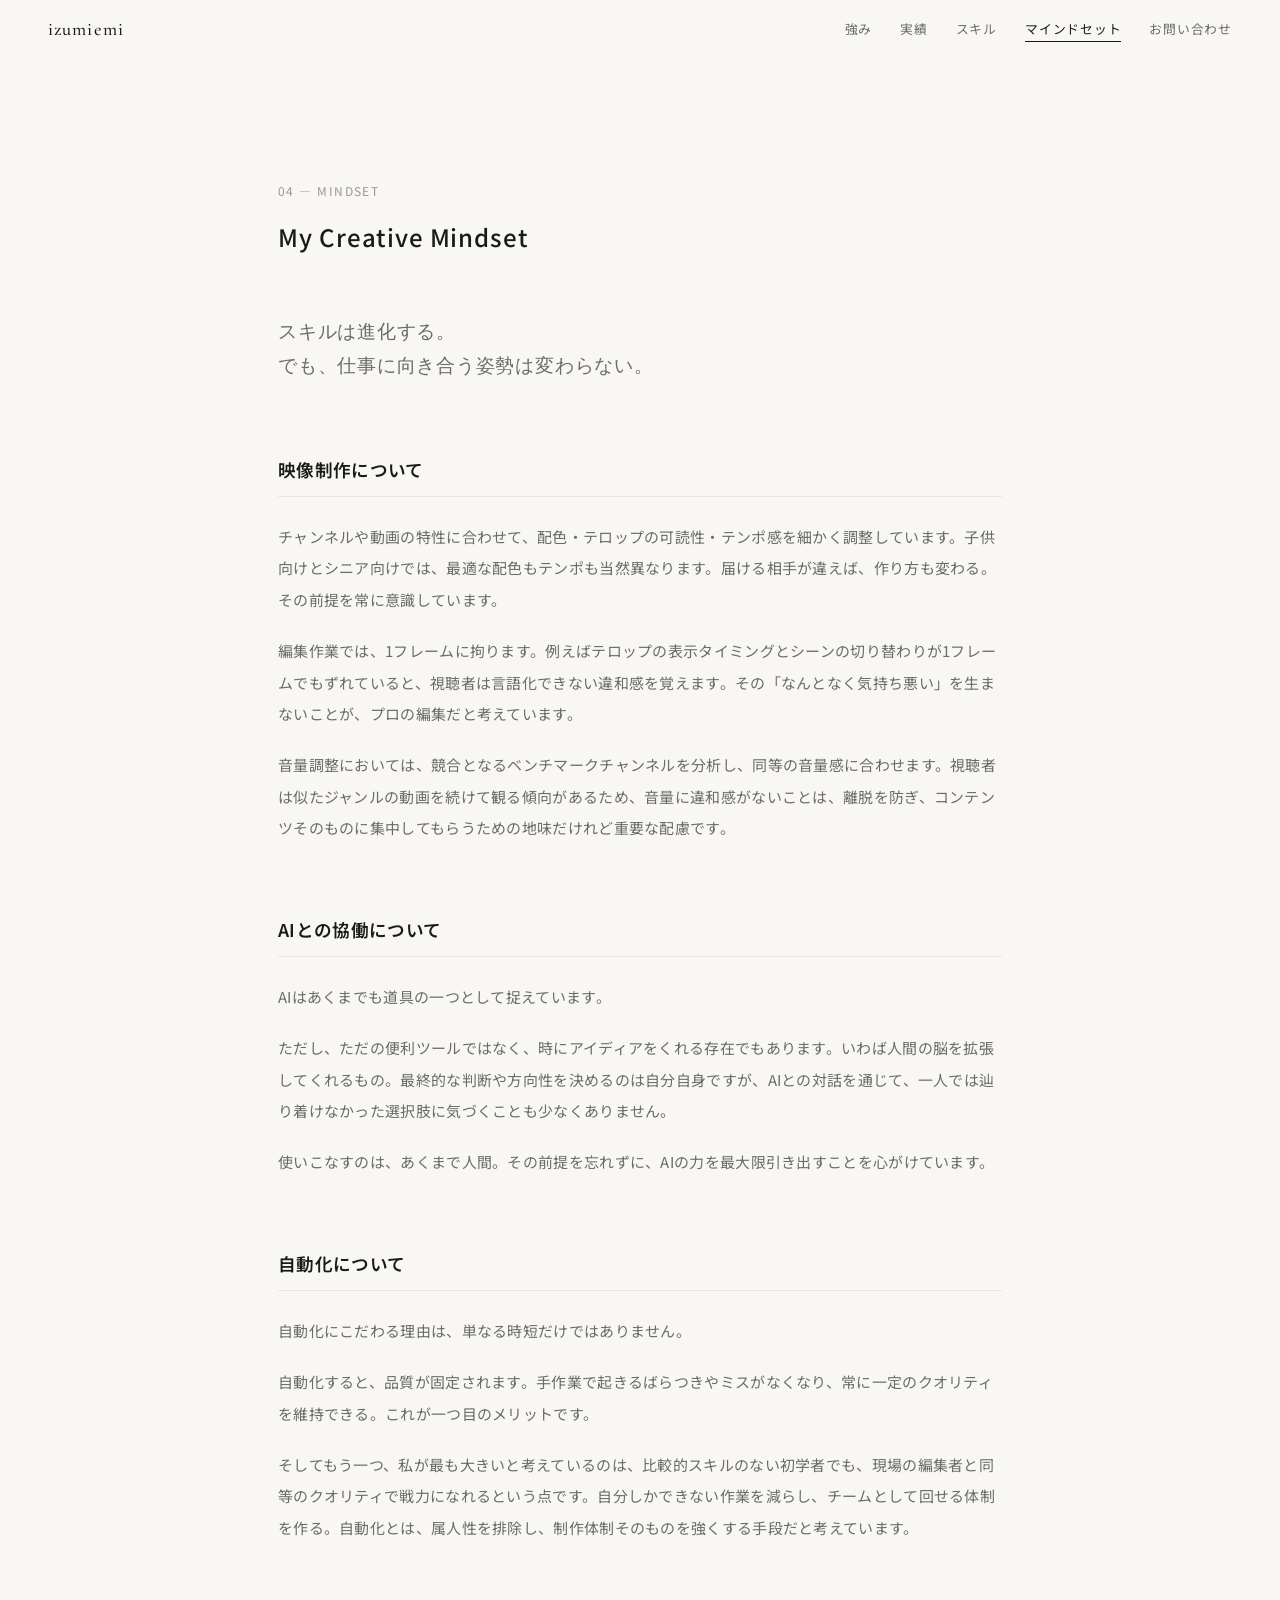
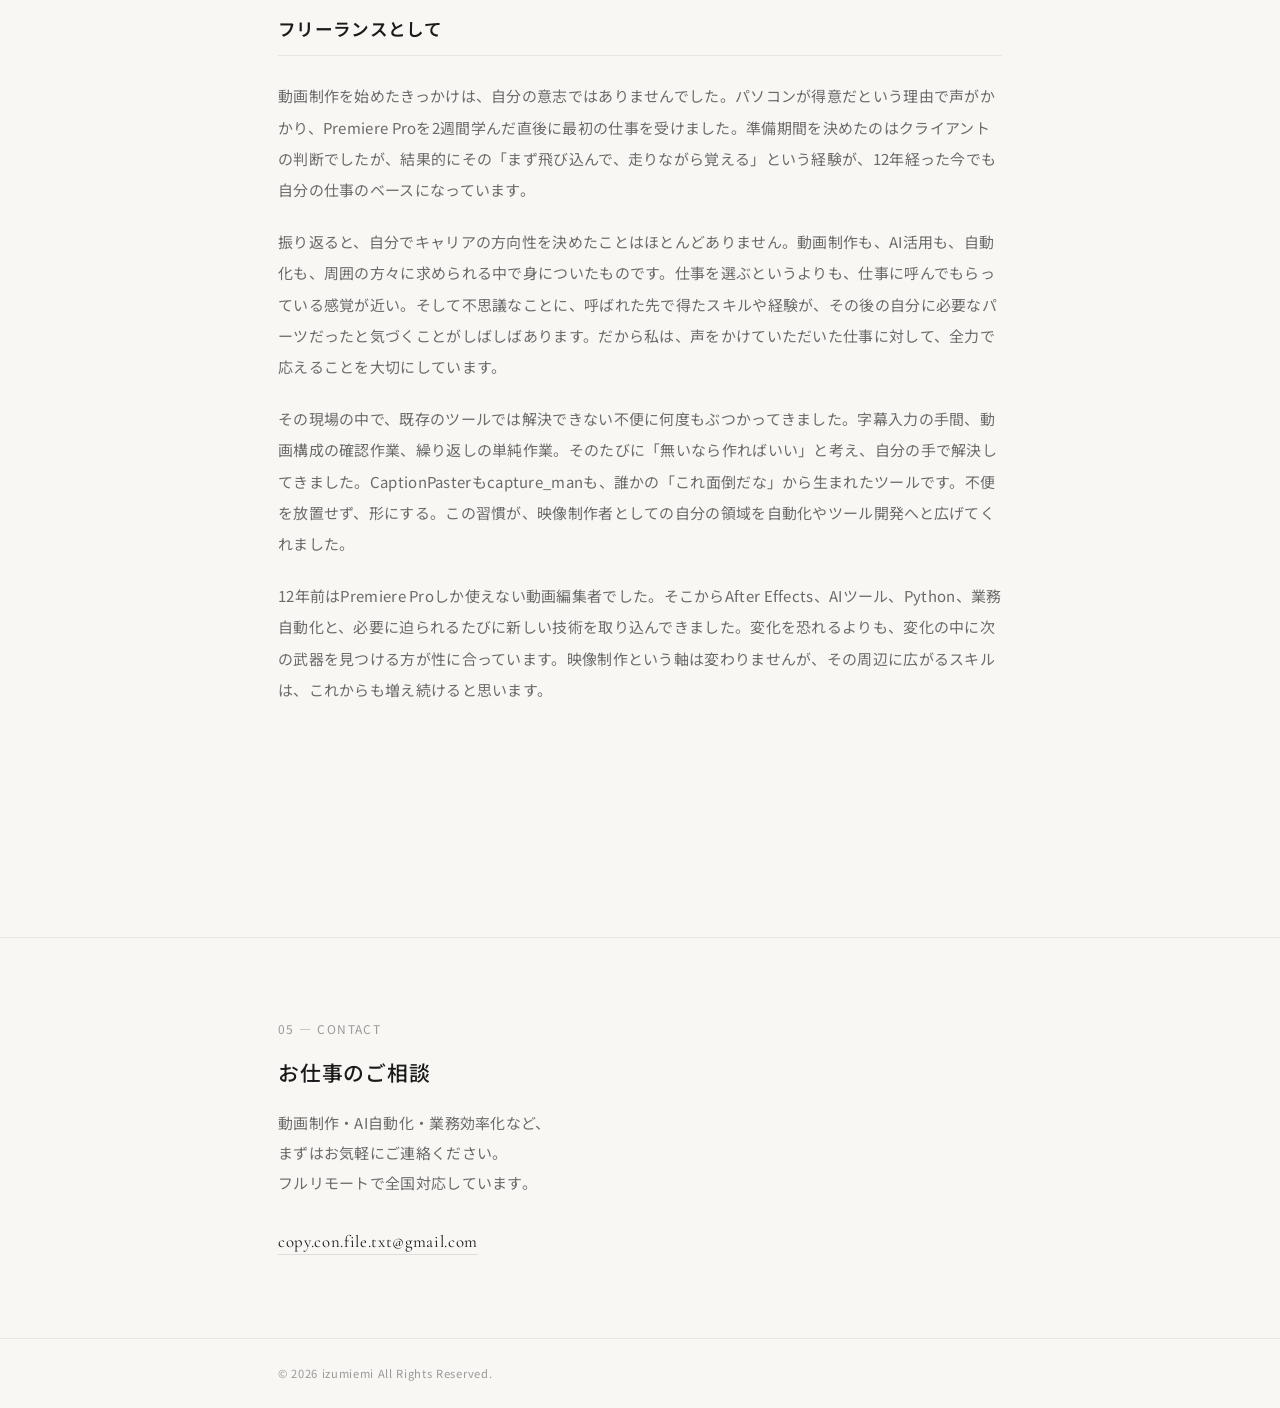
==== mindset.html @ 1159e4ce "Add files via upload" ====
<!DOCTYPE html>
<html lang="ja">
<head>
  <meta charset="UTF-8">
  <meta name="viewport" content="width=device-width, initial-scale=1.0">
  <title>マインドセット | izumiemi</title>
  <meta name="description" content="izumiemiの仕事への向き合い方。映像制作、AI協働、自動化、フリーランスとしての姿勢について。">
  <link rel="preconnect" href="https://fonts.googleapis.com">
  <link rel="preconnect" href="https://fonts.gstatic.com" crossorigin>
  <link href="https://fonts.googleapis.com/css2?family=Cormorant+Garamond:ital,wght@0,400;0,500;1,400&family=Noto+Sans+JP:wght@300;400;500;600&display=swap" rel="stylesheet">
  <link rel="stylesheet" href="style.css">
</head>
<body>

  <!-- Navigation -->
  <nav class="nav">
    <a href="index.html" class="nav__logo">izumiemi</a>
    <ul class="nav__links">
      <li><a href="works.html">強み</a></li>
      <li><a href="works.html#works">実績</a></li>
      <li><a href="skills.html">スキル</a></li>
      <li><a href="mindset.html" class="active">マインドセット</a></li>
      <li><a href="#contact">お問い合わせ</a></li>
    </ul>
    <div class="nav__hamburger" aria-label="メニューを開く">
      <span></span>
      <span></span>
      <span></span>
    </div>
    <div class="nav__overlay">
      <a href="index.html">ホーム</a>
      <a href="works.html">強み</a>
      <a href="works.html#works">実績</a>
      <a href="skills.html">スキル</a>
      <a href="mindset.html" class="active">マインドセット</a>
      <a href="#contact">お問い合わせ</a>
    </div>
  </nav>

  <div class="page-wrapper">

    <section>
      <div class="container">
        <p class="section-label fade-in">04 — Mindset</p>
        <h2 class="section-title fade-in">My Creative Mindset</h2>
        <p class="mindset-intro fade-in">スキルは進化する。<br>でも、仕事に向き合う姿勢は変わらない。</p>

        <!-- 映像制作について -->
        <div class="mindset-block fade-in">
          <h3 class="mindset-block__title">映像制作について</h3>
          <div class="mindset-block__body">
            <p>チャンネルや動画の特性に合わせて、配色・テロップの可読性・テンポ感を細かく調整しています。子供向けとシニア向けでは、最適な配色もテンポも当然異なります。届ける相手が違えば、作り方も変わる。その前提を常に意識しています。</p>
            <p>編集作業では、1フレームに拘ります。例えばテロップの表示タイミングとシーンの切り替わりが1フレームでもずれていると、視聴者は言語化できない違和感を覚えます。その「なんとなく気持ち悪い」を生まないことが、プロの編集だと考えています。</p>
            <p>音量調整においては、競合となるベンチマークチャンネルを分析し、同等の音量感に合わせます。視聴者は似たジャンルの動画を続けて観る傾向があるため、音量に違和感がないことは、離脱を防ぎ、コンテンツそのものに集中してもらうための地味だけれど重要な配慮です。</p>
          </div>
        </div>

        <!-- AIとの協働について -->
        <div class="mindset-block fade-in">
          <h3 class="mindset-block__title">AIとの協働について</h3>
          <div class="mindset-block__body">
            <p>AIはあくまでも道具の一つとして捉えています。</p>
            <p>ただし、ただの便利ツールではなく、時にアイディアをくれる存在でもあります。いわば人間の脳を拡張してくれるもの。最終的な判断や方向性を決めるのは自分自身ですが、AIとの対話を通じて、一人では辿り着けなかった選択肢に気づくことも少なくありません。</p>
            <p>使いこなすのは、あくまで人間。その前提を忘れずに、AIの力を最大限引き出すことを心がけています。</p>
          </div>
        </div>

        <!-- 自動化について -->
        <div class="mindset-block fade-in">
          <h3 class="mindset-block__title">自動化について</h3>
          <div class="mindset-block__body">
            <p>自動化にこだわる理由は、単なる時短だけではありません。</p>
            <p>自動化すると、品質が固定されます。手作業で起きるばらつきやミスがなくなり、常に一定のクオリティを維持できる。これが一つ目のメリットです。</p>
            <p>そしてもう一つ、私が最も大きいと考えているのは、比較的スキルのない初学者でも、現場の編集者と同等のクオリティで戦力になれるという点です。自分しかできない作業を減らし、チームとして回せる体制を作る。自動化とは、属人性を排除し、制作体制そのものを強くする手段だと考えています。</p>
          </div>
        </div>

        <!-- フリーランスとして -->
        <div class="mindset-block fade-in">
          <h3 class="mindset-block__title">フリーランスとして</h3>
          <div class="mindset-block__body">
            <p>動画制作を始めたきっかけは、自分の意志ではありませんでした。パソコンが得意だという理由で声がかかり、Premiere Proを2週間学んだ直後に最初の仕事を受けました。準備期間を決めたのはクライアントの判断でしたが、結果的にその「まず飛び込んで、走りながら覚える」という経験が、12年経った今でも自分の仕事のベースになっています。</p>
            <p>振り返ると、自分でキャリアの方向性を決めたことはほとんどありません。動画制作も、AI活用も、自動化も、周囲の方々に求められる中で身についたものです。仕事を選ぶというよりも、仕事に呼んでもらっている感覚が近い。そして不思議なことに、呼ばれた先で得たスキルや経験が、その後の自分に必要なパーツだったと気づくことがしばしばあります。だから私は、声をかけていただいた仕事に対して、全力で応えることを大切にしています。</p>
            <p>その現場の中で、既存のツールでは解決できない不便に何度もぶつかってきました。字幕入力の手間、動画構成の確認作業、繰り返しの単純作業。そのたびに「無いなら作ればいい」と考え、自分の手で解決してきました。CaptionPasterもcapture_manも、誰かの「これ面倒だな」から生まれたツールです。不便を放置せず、形にする。この習慣が、映像制作者としての自分の領域を自動化やツール開発へと広げてくれました。</p>
            <p>12年前はPremiere Proしか使えない動画編集者でした。そこからAfter Effects、AIツール、Python、業務自動化と、必要に迫られるたびに新しい技術を取り込んできました。変化を恐れるよりも、変化の中に次の武器を見つける方が性に合っています。映像制作という軸は変わりませんが、その周辺に広がるスキルは、これからも増え続けると思います。</p>
          </div>
        </div>

      </div>
    </section>

    <!-- Contact Footer -->
    <footer class="contact-footer" id="contact">
      <div class="container">
        <p class="contact-footer__label fade-in">05 — Contact</p>
        <h2 class="contact-footer__title fade-in">お仕事のご相談</h2>
        <p class="contact-footer__desc fade-in">
          動画制作・AI自動化・業務効率化など、<br>
          まずはお気軽にご連絡ください。<br>
          フルリモートで全国対応しています。
        </p>
        <a href="mailto:copy.con.file.txt@gmail.com" class="contact-footer__email fade-in">copy.con.file.txt@gmail.com</a>
      </div>
    </footer>

    <div class="site-footer">
      <div class="container">
        <p class="site-footer__copy">© 2026 izumiemi All Rights Reserved.</p>
      </div>
    </div>

  </div>

  <script src="main.js"></script>
</body>
</html>
---- style.css ----
/* ============================================
   izumiemi portfolio — Editorial Minimal
   ============================================ */

/* --- Reset & Base --- */
*,
*::before,
*::after {
  margin: 0;
  padding: 0;
  box-sizing: border-box;
}

:root {
  --bg: #f8f7f4;
  --bg-alt: #f0eeea;
  --text: #1a1a1a;
  --text-muted: #6b6b6b;
  --text-light: #999;
  --accent: #2a2a2a;
  --border: #ddd;
  --border-light: #e8e6e2;
  --tag-bg: #eae8e4;
  --tag-text: #444;
  --white: #fff;
  --font-body: "Noto Sans JP", "Hiragino Kaku Gothic ProN", sans-serif;
  --font-display: "Cormorant Garamond", "Shippori Mincho", serif;
  --max-width: 820px;
  --max-width-wide: 1000px;
  --nav-height: 60px;
  --section-gap: 120px;
}

html {
  font-size: 16px;
  scroll-behavior: smooth;
  -webkit-font-smoothing: antialiased;
  -moz-osx-font-smoothing: grayscale;
}

body {
  font-family: var(--font-body);
  background: var(--bg);
  color: var(--text);
  line-height: 1.9;
  font-weight: 400;
  font-size: 0.935rem;
  letter-spacing: 0.02em;
}

a {
  color: inherit;
  text-decoration: none;
}

img {
  max-width: 100%;
  display: block;
}

/* --- Typography --- */
h1 {
  font-family: var(--font-display);
  font-size: clamp(2rem, 5vw, 3.2rem);
  font-weight: 400;
  line-height: 1.3;
  letter-spacing: -0.01em;
}

h2 {
  font-size: 1.5rem;
  font-weight: 500;
  letter-spacing: 0.04em;
  line-height: 1.5;
}

h3 {
  font-size: 1.1rem;
  font-weight: 600;
  line-height: 1.6;
  letter-spacing: 0.02em;
}

/* --- Navigation --- */
.nav {
  position: fixed;
  top: 0;
  left: 0;
  right: 0;
  height: var(--nav-height);
  display: flex;
  align-items: center;
  justify-content: space-between;
  padding: 0 clamp(24px, 4vw, 48px);
  background: rgba(248, 247, 244, 0.92);
  backdrop-filter: blur(12px);
  -webkit-backdrop-filter: blur(12px);
  z-index: 100;
  border-bottom: 1px solid transparent;
  transition: border-color 0.3s;
}

.nav.scrolled {
  border-bottom-color: var(--border-light);
}

.nav__logo {
  font-family: var(--font-display);
  font-size: 1.15rem;
  font-weight: 500;
  letter-spacing: 0.06em;
}

.nav__links {
  display: flex;
  gap: 28px;
  list-style: none;
  font-size: 0.8rem;
  letter-spacing: 0.06em;
}

.nav__links a {
  position: relative;
  color: var(--text-muted);
  transition: color 0.25s;
  padding-bottom: 2px;
}

.nav__links a::after {
  content: "";
  position: absolute;
  bottom: -2px;
  left: 0;
  width: 0;
  height: 1px;
  background: var(--text);
  transition: width 0.3s ease;
}

.nav__links a:hover,
.nav__links a.active {
  color: var(--text);
}

.nav__links a:hover::after,
.nav__links a.active::after {
  width: 100%;
}

/* Mobile hamburger */
.nav__hamburger {
  display: none;
  flex-direction: column;
  gap: 5px;
  cursor: pointer;
  padding: 4px;
  z-index: 110;
}

.nav__hamburger span {
  display: block;
  width: 22px;
  height: 1.5px;
  background: var(--text);
  transition: transform 0.3s, opacity 0.3s;
}

.nav__hamburger.open span:nth-child(1) {
  transform: translateY(6.5px) rotate(45deg);
}

.nav__hamburger.open span:nth-child(2) {
  opacity: 0;
}

.nav__hamburger.open span:nth-child(3) {
  transform: translateY(-6.5px) rotate(-45deg);
}

/* Mobile menu overlay */
.nav__overlay {
  display: none;
}

/* --- Layout --- */
.page-wrapper {
  padding-top: var(--nav-height);
}

.container {
  max-width: var(--max-width);
  margin: 0 auto;
  padding: 0 clamp(24px, 4vw, 48px);
}

.container--wide {
  max-width: var(--max-width-wide);
}

section {
  padding: var(--section-gap) 0;
}

/* --- Section Label --- */
.section-label {
  font-size: 0.75rem;
  letter-spacing: 0.12em;
  color: var(--text-light);
  text-transform: uppercase;
  margin-bottom: 16px;
}

.section-title {
  margin-bottom: 60px;
}

/* --- Fade-in animation --- */
.fade-in {
  opacity: 0;
  transform: translateY(24px);
  transition: opacity 0.7s ease, transform 0.7s ease;
}

.fade-in.visible {
  opacity: 1;
  transform: translateY(0);
}

/* ============================================
   HOME — Hero
   ============================================ */
.hero {
  min-height: calc(100vh - var(--nav-height));
  display: flex;
  flex-direction: column;
  justify-content: center;
  padding: 80px 0 60px;
}

.hero__subtitle {
  font-family: var(--font-display);
  font-size: 0.85rem;
  letter-spacing: 0.14em;
  color: var(--text-light);
  margin-bottom: 20px;
}

.hero__title {
  font-family: var(--font-body);
  font-size: clamp(1.6rem, 4vw, 2.4rem);
  font-weight: 600;
  line-height: 1.5;
  margin-bottom: 32px;
  letter-spacing: 0.04em;
}

.hero__title em {
  font-style: normal;
  position: relative;
}

.hero__title em::after {
  content: "";
  position: absolute;
  bottom: 2px;
  left: 0;
  right: 0;
  height: 2px;
  background: var(--text);
  opacity: 0.25;
}

.hero__desc {
  color: var(--text-muted);
  line-height: 2;
  margin-bottom: 40px;
  max-width: 520px;
}

.hero__actions {
  display: flex;
  gap: 16px;
  flex-wrap: wrap;
  margin-bottom: 80px;
}

.btn {
  display: inline-flex;
  align-items: center;
  gap: 8px;
  padding: 12px 28px;
  font-size: 0.85rem;
  font-family: var(--font-body);
  letter-spacing: 0.06em;
  border-radius: 2px;
  transition: all 0.25s;
  cursor: pointer;
  border: none;
}

.btn--primary {
  background: var(--text);
  color: var(--bg);
}

.btn--primary:hover {
  background: #333;
}

.btn--secondary {
  background: transparent;
  color: var(--text);
  border: 1px solid var(--border);
}

.btn--secondary:hover {
  border-color: var(--text);
}

/* Numbers */
.numbers {
  display: grid;
  grid-template-columns: repeat(4, 1fr);
  gap: 32px;
  padding-top: 48px;
  border-top: 1px solid var(--border-light);
}

.numbers__item {
  text-align: left;
}

.numbers__value {
  font-family: var(--font-display);
  font-size: clamp(2rem, 4vw, 2.8rem);
  font-weight: 400;
  line-height: 1.2;
  letter-spacing: -0.02em;
  display: block;
}

.numbers__label {
  font-size: 0.75rem;
  color: var(--text-light);
  letter-spacing: 0.04em;
  margin-top: 6px;
  display: block;
}

/* ============================================
   WORKS PAGE — Strengths & Works
   ============================================ */

/* Strengths */
.strengths-grid {
  display: grid;
  gap: 40px;
}

.strength-card {
  padding: 36px 0;
  border-bottom: 1px solid var(--border-light);
}

.strength-card:first-child {
  border-top: 1px solid var(--border-light);
}

.strength-card__header {
  display: flex;
  align-items: baseline;
  justify-content: space-between;
  margin-bottom: 16px;
  flex-wrap: wrap;
  gap: 12px;
}

.strength-card__number {
  font-family: var(--font-display);
  font-size: 0.8rem;
  letter-spacing: 0.1em;
  color: var(--text-light);
}

.strength-card__badge {
  font-size: 0.65rem;
  letter-spacing: 0.12em;
  text-transform: uppercase;
  color: var(--text-light);
  border: 1px solid var(--border);
  padding: 3px 10px;
  border-radius: 2px;
}

.strength-card__title {
  font-size: 1.15rem;
  font-weight: 600;
  margin-bottom: 14px;
}

.strength-card__desc {
  color: var(--text-muted);
  line-height: 2;
}

/* Works */
.works-list {
  display: grid;
  gap: 48px;
}

.work-item {
  padding: 36px 0;
  border-bottom: 1px solid var(--border-light);
}

.work-item:first-child {
  border-top: 1px solid var(--border-light);
}

.work-item__number {
  font-family: var(--font-display);
  font-size: 0.85rem;
  letter-spacing: 0.1em;
  color: var(--text-light);
  margin-bottom: 14px;
}

.work-item__title {
  font-size: 1.15rem;
  font-weight: 600;
  margin-bottom: 14px;
}

.work-item__desc {
  color: var(--text-muted);
  line-height: 2;
  margin-bottom: 20px;
}

.tags {
  display: flex;
  gap: 8px;
  flex-wrap: wrap;
}

.tag {
  font-size: 0.72rem;
  letter-spacing: 0.06em;
  padding: 4px 12px;
  background: var(--tag-bg);
  color: var(--tag-text);
  border-radius: 2px;
}

/* ============================================
   SKILLS PAGE
   ============================================ */
.skills-section + .skills-section {
  margin-top: 64px;
}

.skills-section__header {
  display: flex;
  align-items: baseline;
  gap: 12px;
  margin-bottom: 24px;
  padding-bottom: 12px;
  border-bottom: 1px solid var(--border-light);
}

.skills-section__title {
  font-size: 1rem;
  font-weight: 600;
}

.skills-section__sub {
  font-size: 0.75rem;
  color: var(--text-light);
  letter-spacing: 0.08em;
}

.skills-grid {
  display: flex;
  flex-wrap: wrap;
  gap: 10px;
}

.skill-tag {
  font-size: 0.82rem;
  padding: 8px 16px;
  background: var(--white);
  border: 1px solid var(--border-light);
  border-radius: 2px;
  color: var(--text);
  letter-spacing: 0.02em;
  transition: border-color 0.25s, background 0.25s;
}

.skill-tag:hover {
  border-color: var(--text-light);
  background: var(--bg-alt);
}

.skills-note {
  margin-top: 48px;
  padding: 28px;
  background: var(--white);
  border: 1px solid var(--border-light);
  border-radius: 2px;
  font-size: 0.85rem;
  color: var(--text-muted);
  line-height: 1.9;
}

.skills-note strong {
  color: var(--text);
  font-weight: 600;
}

/* ============================================
   MINDSET PAGE
   ============================================ */
.mindset-intro {
  font-family: var(--font-display);
  font-size: 1.2rem;
  color: var(--text-muted);
  letter-spacing: 0.04em;
  line-height: 1.8;
  margin-bottom: 72px;
  max-width: 560px;
}

.mindset-block {
  margin-bottom: 72px;
}

.mindset-block__title {
  font-size: 1.1rem;
  font-weight: 600;
  margin-bottom: 24px;
  padding-bottom: 12px;
  border-bottom: 1px solid var(--border-light);
}

.mindset-block__body p {
  color: var(--text-muted);
  line-height: 2.1;
  margin-bottom: 20px;
}

.mindset-block__body p:last-child {
  margin-bottom: 0;
}

/* ============================================
   CONTACT FOOTER
   ============================================ */
.contact-footer {
  padding: 80px 0;
  border-top: 1px solid var(--border-light);
  margin-top: 40px;
}

.contact-footer__label {
  font-size: 0.75rem;
  letter-spacing: 0.12em;
  color: var(--text-light);
  text-transform: uppercase;
  margin-bottom: 16px;
}

.contact-footer__title {
  font-size: 1.3rem;
  font-weight: 500;
  margin-bottom: 20px;
}

.contact-footer__desc {
  color: var(--text-muted);
  line-height: 2;
  margin-bottom: 28px;
  max-width: 440px;
}

.contact-footer__email {
  font-family: var(--font-display);
  font-size: 1.05rem;
  letter-spacing: 0.04em;
  border-bottom: 1px solid var(--border);
  padding-bottom: 2px;
  transition: border-color 0.25s;
}

.contact-footer__email:hover {
  border-color: var(--text);
}

/* Site footer */
.site-footer {
  padding: 24px 0;
  border-top: 1px solid var(--border-light);
}

.site-footer__copy {
  font-size: 0.7rem;
  color: var(--text-light);
  letter-spacing: 0.06em;
}

/* ============================================
   RESPONSIVE
   ============================================ */
@media (max-width: 768px) {
  :root {
    --section-gap: 80px;
  }

  .nav__links {
    display: none;
  }

  .nav__hamburger {
    display: flex;
  }

  .nav__overlay {
    display: flex;
    position: fixed;
    top: 0;
    left: 0;
    right: 0;
    bottom: 0;
    background: var(--bg);
    flex-direction: column;
    align-items: center;
    justify-content: center;
    gap: 32px;
    z-index: 105;
    opacity: 0;
    pointer-events: none;
    transition: opacity 0.3s;
  }

  .nav__overlay.open {
    opacity: 1;
    pointer-events: all;
  }

  .nav__overlay a {
    font-size: 1.1rem;
    letter-spacing: 0.08em;
    color: var(--text-muted);
    transition: color 0.2s;
  }

  .nav__overlay a:hover,
  .nav__overlay a.active {
    color: var(--text);
  }

  .numbers {
    grid-template-columns: repeat(2, 1fr);
    gap: 24px;
  }

  .hero {
    min-height: auto;
    padding: 60px 0 40px;
  }

  .hero__actions {
    margin-bottom: 60px;
  }

  .strength-card__header {
    flex-direction: column;
    gap: 6px;
  }
}

@media (max-width: 480px) {
  html {
    font-size: 15px;
  }

  .hero__title {
    font-size: 1.4rem;
  }

  .btn {
    width: 100%;
    justify-content: center;
  }
}
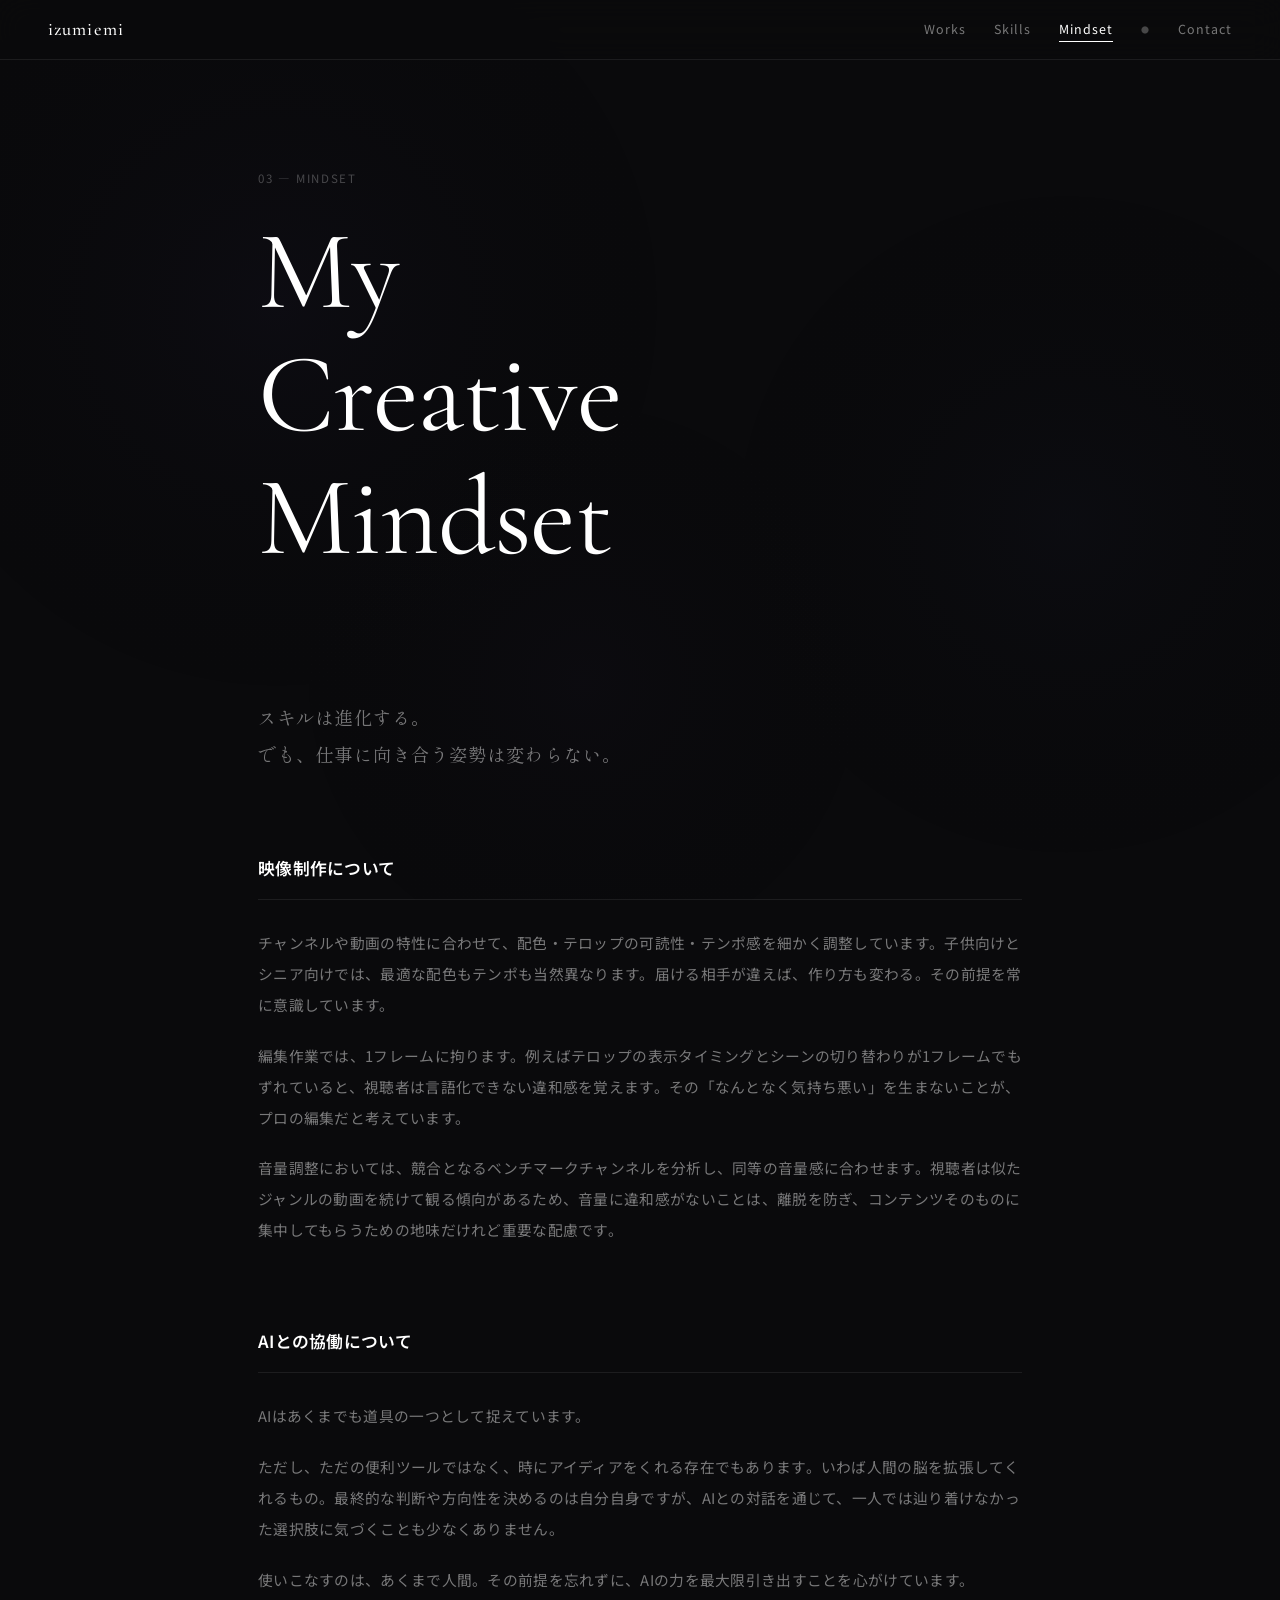
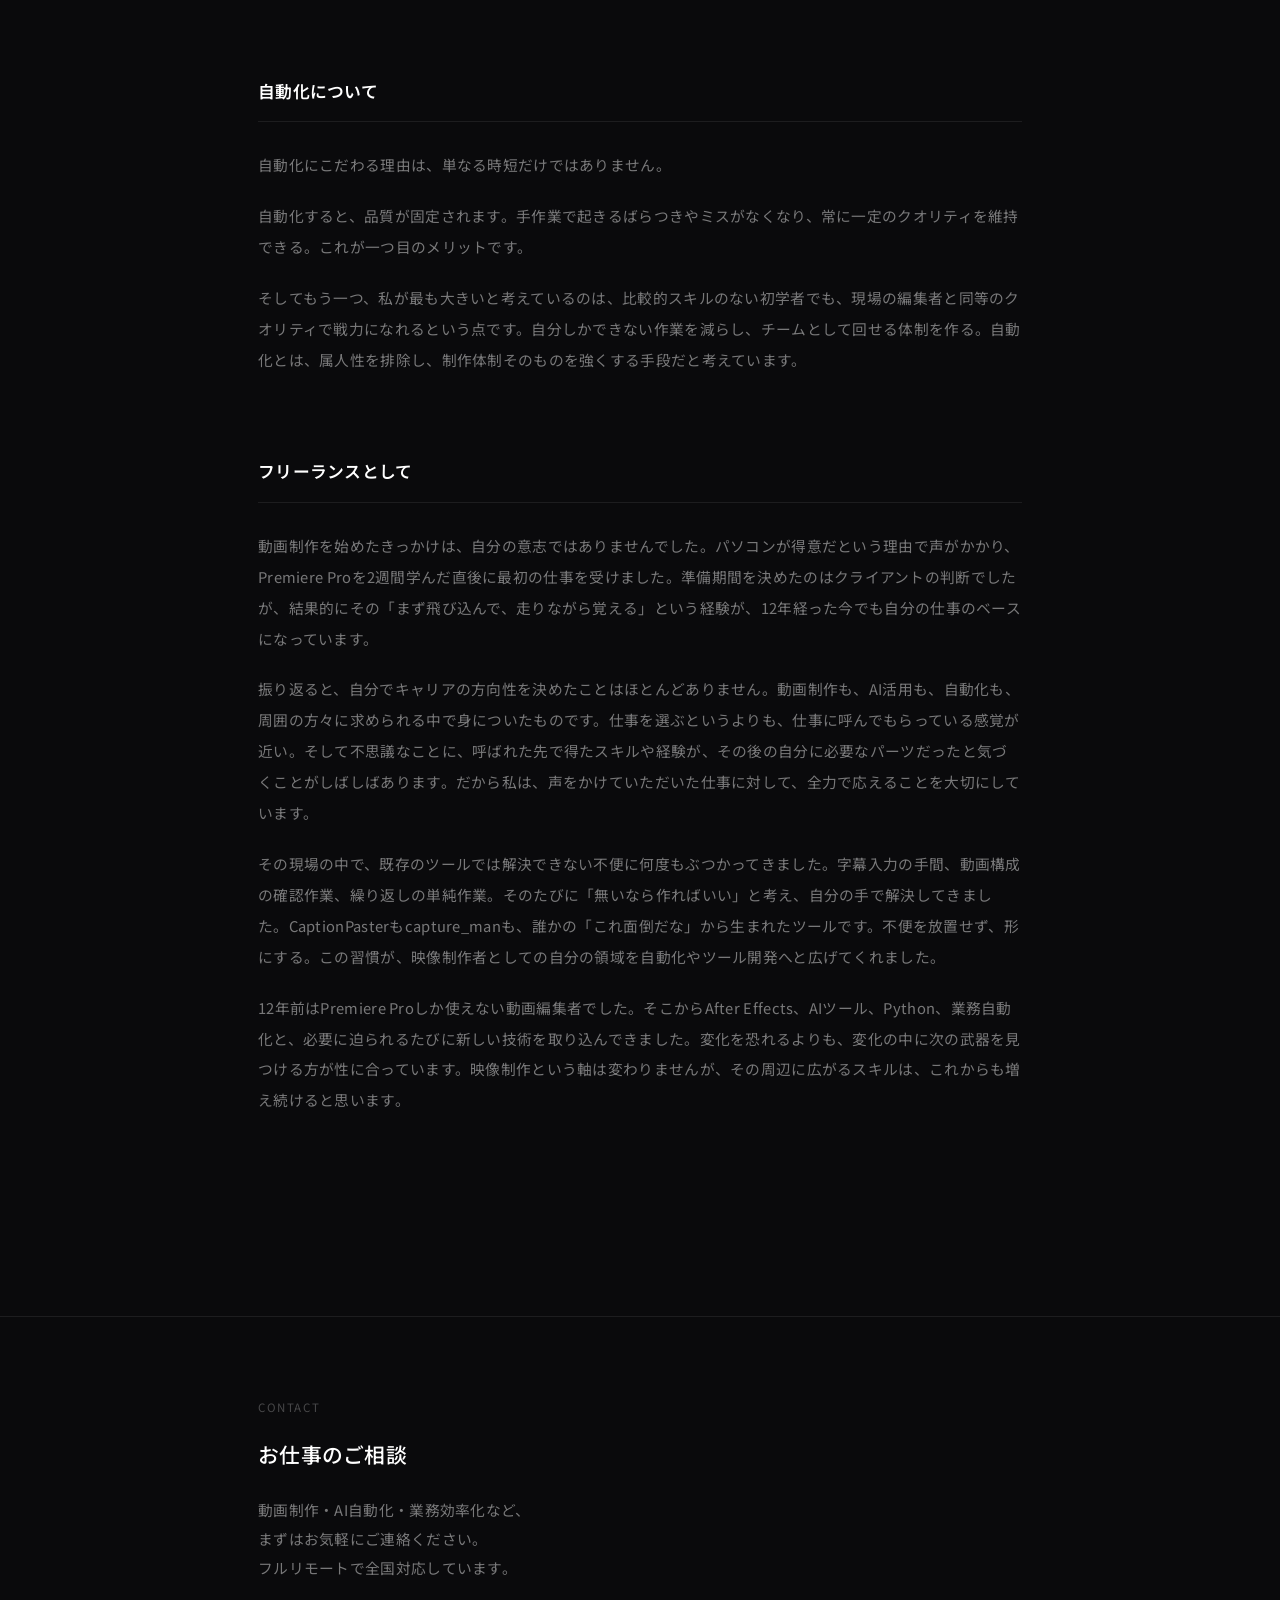
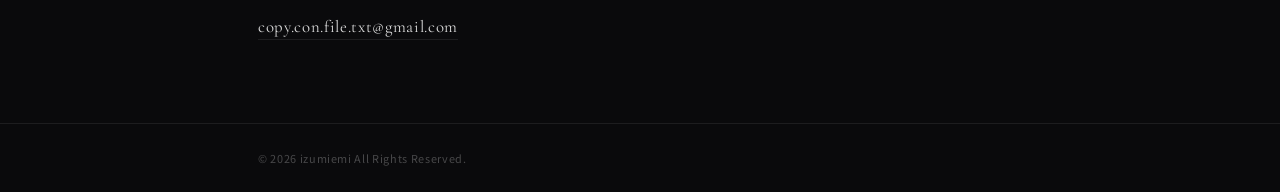
==== commit 6368de63: "Add files via upload" ====
--- a/mindset.html
+++ b/mindset.html
@@ -3,46 +3,47 @@
 <head>
   <meta charset="UTF-8">
   <meta name="viewport" content="width=device-width, initial-scale=1.0">
-  <title>マインドセット | izumiemi</title>
+  <title>Mindset | izumiemi</title>
   <meta name="description" content="izumiemiの仕事への向き合い方。映像制作、AI協働、自動化、フリーランスとしての姿勢について。">
-  <link rel="preconnect" href="https://fonts.googleapis.com">
-  <link rel="preconnect" href="https://fonts.gstatic.com" crossorigin>
-  <link href="https://fonts.googleapis.com/css2?family=Cormorant+Garamond:ital,wght@0,400;0,500;1,400&family=Noto+Sans+JP:wght@300;400;500;600&display=swap" rel="stylesheet">
   <link rel="stylesheet" href="style.css">
 </head>
 <body>
 
-  <!-- Navigation -->
+  <canvas id="bg-canvas-inner" class="bg-canvas-inner"></canvas>
+
   <nav class="nav">
     <a href="index.html" class="nav__logo">izumiemi</a>
     <ul class="nav__links">
-      <li><a href="works.html">強み</a></li>
-      <li><a href="works.html#works">実績</a></li>
-      <li><a href="skills.html">スキル</a></li>
-      <li><a href="mindset.html" class="active">マインドセット</a></li>
-      <li><a href="#contact">お問い合わせ</a></li>
+      <li><a href="works.html">Works</a></li>
+      <li><a href="skills.html">Skills</a></li>
+      <li><a href="mindset.html" class="active">Mindset</a></li>
+      <li class="nav-dot">●</li>
+      <li><a href="mailto:copy.con.file.txt@gmail.com">Contact</a></li>
     </ul>
     <div class="nav__hamburger" aria-label="メニューを開く">
-      <span></span>
-      <span></span>
-      <span></span>
+      <span></span><span></span><span></span>
     </div>
     <div class="nav__overlay">
-      <a href="index.html">ホーム</a>
-      <a href="works.html">強み</a>
-      <a href="works.html#works">実績</a>
-      <a href="skills.html">スキル</a>
-      <a href="mindset.html" class="active">マインドセット</a>
-      <a href="#contact">お問い合わせ</a>
+      <a href="index.html">Home</a>
+      <a href="works.html">Works</a>
+      <a href="skills.html">Skills</a>
+      <a href="mindset.html" class="active">Mindset</a>
+      <a href="mailto:copy.con.file.txt@gmail.com">Contact</a>
     </div>
   </nav>
 
   <div class="page-wrapper">
 
-    <section>
+    <!-- Large hero like yukikojima.com mindset page -->
+    <div class="page-hero" style="padding-bottom: 40px;">
       <div class="container">
-        <p class="section-label fade-in">04 — Mindset</p>
-        <h2 class="section-title fade-in">My Creative Mindset</h2>
+        <p class="page-hero__label fade-in">03 — Mindset</p>
+        <h1 class="page-hero__title fade-in" style="font-size: clamp(3rem, 9vw, 7rem); line-height: 1.1;">My<br>Creative<br>Mindset</h1>
+      </div>
+    </div>
+
+    <section class="section">
+      <div class="container">
         <p class="mindset-intro fade-in">スキルは進化する。<br>でも、仕事に向き合う姿勢は変わらない。</p>
 
         <!-- 映像制作について -->
@@ -89,26 +90,19 @@
       </div>
     </section>
 
-    <!-- Contact Footer -->
     <footer class="contact-footer" id="contact">
       <div class="container">
-        <p class="contact-footer__label fade-in">05 — Contact</p>
+        <p class="contact-footer__label fade-in">Contact</p>
         <h2 class="contact-footer__title fade-in">お仕事のご相談</h2>
-        <p class="contact-footer__desc fade-in">
-          動画制作・AI自動化・業務効率化など、<br>
-          まずはお気軽にご連絡ください。<br>
-          フルリモートで全国対応しています。
-        </p>
+        <p class="contact-footer__desc fade-in">動画制作・AI自動化・業務効率化など、<br>まずはお気軽にご連絡ください。<br>フルリモートで全国対応しています。</p>
         <a href="mailto:copy.con.file.txt@gmail.com" class="contact-footer__email fade-in">copy.con.file.txt@gmail.com</a>
       </div>
     </footer>
-
     <div class="site-footer">
       <div class="container">
         <p class="site-footer__copy">© 2026 izumiemi All Rights Reserved.</p>
       </div>
     </div>
-
   </div>
 
   <script src="main.js"></script>
--- a/style.css
+++ b/style.css
@@ -1,34 +1,27 @@
 /* ============================================
-   izumiemi portfolio — Editorial Minimal
-   ============================================ */
-
-/* --- Reset & Base --- */
-*,
-*::before,
-*::after {
-  margin: 0;
-  padding: 0;
-  box-sizing: border-box;
-}
+   izumiemi portfolio — Dark Editorial
+   ============================================ */
+
+@import url('https://fonts.googleapis.com/css2?family=Cormorant+Garamond:ital,wght@0,300;0,400;0,500;1,400&family=Noto+Sans+JP:wght@300;400;500;600&family=Shippori+Mincho:wght@400;500;600&display=swap');
+
+*, *::before, *::after { margin: 0; padding: 0; box-sizing: border-box; }
 
 :root {
-  --bg: #f8f7f4;
-  --bg-alt: #f0eeea;
-  --text: #1a1a1a;
-  --text-muted: #6b6b6b;
-  --text-light: #999;
-  --accent: #2a2a2a;
-  --border: #ddd;
-  --border-light: #e8e6e2;
-  --tag-bg: #eae8e4;
-  --tag-text: #444;
-  --white: #fff;
-  --font-body: "Noto Sans JP", "Hiragino Kaku Gothic ProN", sans-serif;
-  --font-display: "Cormorant Garamond", "Shippori Mincho", serif;
-  --max-width: 820px;
-  --max-width-wide: 1000px;
+  --bg: #0a0a0c;
+  --bg-card: rgba(255,255,255,0.03);
+  --bg-card-hover: rgba(255,255,255,0.06);
+  --text: rgba(255,255,255,0.85);
+  --text-muted: rgba(255,255,255,0.45);
+  --text-dim: rgba(255,255,255,0.25);
+  --text-white: #fff;
+  --border: rgba(255,255,255,0.08);
+  --border-hover: rgba(255,255,255,0.15);
+  --accent: rgba(160,140,220,0.4);
+  --font-display: "Cormorant Garamond", serif;
+  --font-mincho: "Shippori Mincho", serif;
+  --font-body: "Noto Sans JP", sans-serif;
+  --max-width: 860px;
   --nav-height: 60px;
-  --section-gap: 120px;
 }
 
 html {
@@ -44,64 +37,29 @@
   color: var(--text);
   line-height: 1.9;
   font-weight: 400;
-  font-size: 0.935rem;
+  font-size: 0.92rem;
   letter-spacing: 0.02em;
 }
 
-a {
-  color: inherit;
-  text-decoration: none;
-}
-
-img {
-  max-width: 100%;
-  display: block;
-}
-
-/* --- Typography --- */
-h1 {
-  font-family: var(--font-display);
-  font-size: clamp(2rem, 5vw, 3.2rem);
-  font-weight: 400;
-  line-height: 1.3;
-  letter-spacing: -0.01em;
-}
-
-h2 {
-  font-size: 1.5rem;
-  font-weight: 500;
-  letter-spacing: 0.04em;
-  line-height: 1.5;
-}
-
-h3 {
-  font-size: 1.1rem;
-  font-weight: 600;
-  line-height: 1.6;
-  letter-spacing: 0.02em;
-}
-
-/* --- Navigation --- */
+a { color: inherit; text-decoration: none; }
+img { max-width: 100%; display: block; }
+
+/* --- Navigation (shared across inner pages) --- */
 .nav {
   position: fixed;
   top: 0;
+  right: 0;
   left: 0;
-  right: 0;
   height: var(--nav-height);
   display: flex;
   align-items: center;
   justify-content: space-between;
   padding: 0 clamp(24px, 4vw, 48px);
-  background: rgba(248, 247, 244, 0.92);
-  backdrop-filter: blur(12px);
-  -webkit-backdrop-filter: blur(12px);
   z-index: 100;
-  border-bottom: 1px solid transparent;
-  transition: border-color 0.3s;
-}
-
-.nav.scrolled {
-  border-bottom-color: var(--border-light);
+  background: rgba(10,10,12,0.7);
+  backdrop-filter: blur(16px);
+  -webkit-backdrop-filter: blur(16px);
+  border-bottom: 1px solid var(--border);
 }
 
 .nav__logo {
@@ -109,20 +67,21 @@
   font-size: 1.15rem;
   font-weight: 500;
   letter-spacing: 0.06em;
+  color: var(--text-white);
 }
 
 .nav__links {
   display: flex;
   gap: 28px;
   list-style: none;
-  font-size: 0.8rem;
-  letter-spacing: 0.06em;
+  font-size: 0.78rem;
+  letter-spacing: 0.08em;
 }
 
 .nav__links a {
+  color: var(--text-muted);
+  transition: color 0.25s;
   position: relative;
-  color: var(--text-muted);
-  transition: color 0.25s;
   padding-bottom: 2px;
 }
 
@@ -133,13 +92,13 @@
   left: 0;
   width: 0;
   height: 1px;
-  background: var(--text);
+  background: var(--text-white);
   transition: width 0.3s ease;
 }
 
 .nav__links a:hover,
 .nav__links a.active {
-  color: var(--text);
+  color: var(--text-white);
 }
 
 .nav__links a:hover::after,
@@ -147,7 +106,15 @@
   width: 100%;
 }
 
-/* Mobile hamburger */
+/* Dot separator for active page */
+.nav__links .nav-dot {
+  color: var(--text-dim);
+  font-size: 0.5rem;
+  display: flex;
+  align-items: center;
+}
+
+/* Hamburger */
 .nav__hamburger {
   display: none;
   flex-direction: column;
@@ -161,63 +128,86 @@
   display: block;
   width: 22px;
   height: 1.5px;
-  background: var(--text);
+  background: var(--text-white);
   transition: transform 0.3s, opacity 0.3s;
 }
 
-.nav__hamburger.open span:nth-child(1) {
-  transform: translateY(6.5px) rotate(45deg);
-}
-
-.nav__hamburger.open span:nth-child(2) {
-  opacity: 0;
-}
-
-.nav__hamburger.open span:nth-child(3) {
-  transform: translateY(-6.5px) rotate(-45deg);
-}
-
-/* Mobile menu overlay */
+.nav__hamburger.open span:nth-child(1) { transform: translateY(6.5px) rotate(45deg); }
+.nav__hamburger.open span:nth-child(2) { opacity: 0; }
+.nav__hamburger.open span:nth-child(3) { transform: translateY(-6.5px) rotate(-45deg); }
+
 .nav__overlay {
   display: none;
 }
 
-/* --- Layout --- */
+/* --- Page wrapper --- */
 .page-wrapper {
   padding-top: var(--nav-height);
-}
-
+  min-height: 100vh;
+}
+
+/* --- Container --- */
 .container {
   max-width: var(--max-width);
   margin: 0 auto;
   padding: 0 clamp(24px, 4vw, 48px);
 }
 
-.container--wide {
-  max-width: var(--max-width-wide);
-}
-
-section {
-  padding: var(--section-gap) 0;
-}
-
-/* --- Section Label --- */
+/* --- Page Hero --- */
+.page-hero {
+  padding: clamp(80px, 12vh, 140px) 0 clamp(60px, 8vh, 100px);
+}
+
+.page-hero__label {
+  font-size: 0.72rem;
+  letter-spacing: 0.14em;
+  color: var(--text-dim);
+  text-transform: uppercase;
+  margin-bottom: 20px;
+}
+
+.page-hero__title {
+  font-family: var(--font-display);
+  font-size: clamp(2.4rem, 6vw, 4.5rem);
+  font-weight: 400;
+  color: var(--text-white);
+  line-height: 1.15;
+  letter-spacing: -0.01em;
+}
+
+/* --- Section --- */
+.section {
+  padding: 80px 0;
+}
+
 .section-label {
-  font-size: 0.75rem;
-  letter-spacing: 0.12em;
-  color: var(--text-light);
+  font-size: 0.72rem;
+  letter-spacing: 0.14em;
+  color: var(--text-dim);
   text-transform: uppercase;
   margin-bottom: 16px;
 }
 
 .section-title {
-  margin-bottom: 60px;
-}
-
-/* --- Fade-in animation --- */
+  font-size: 1.4rem;
+  font-weight: 500;
+  color: var(--text-white);
+  margin-bottom: 56px;
+  letter-spacing: 0.04em;
+}
+
+/* --- Divider --- */
+.divider {
+  border: none;
+  height: 1px;
+  background: var(--border);
+  margin: 0;
+}
+
+/* --- Fade animations --- */
 .fade-in {
   opacity: 0;
-  transform: translateY(24px);
+  transform: translateY(20px);
   transition: opacity 0.7s ease, transform 0.7s ease;
 }
 
@@ -227,143 +217,15 @@
 }
 
 /* ============================================
-   HOME — Hero
-   ============================================ */
-.hero {
-  min-height: calc(100vh - var(--nav-height));
-  display: flex;
-  flex-direction: column;
-  justify-content: center;
-  padding: 80px 0 60px;
-}
-
-.hero__subtitle {
-  font-family: var(--font-display);
-  font-size: 0.85rem;
-  letter-spacing: 0.14em;
-  color: var(--text-light);
-  margin-bottom: 20px;
-}
-
-.hero__title {
-  font-family: var(--font-body);
-  font-size: clamp(1.6rem, 4vw, 2.4rem);
-  font-weight: 600;
-  line-height: 1.5;
-  margin-bottom: 32px;
-  letter-spacing: 0.04em;
-}
-
-.hero__title em {
-  font-style: normal;
-  position: relative;
-}
-
-.hero__title em::after {
-  content: "";
-  position: absolute;
-  bottom: 2px;
-  left: 0;
-  right: 0;
-  height: 2px;
-  background: var(--text);
-  opacity: 0.25;
-}
-
-.hero__desc {
-  color: var(--text-muted);
-  line-height: 2;
-  margin-bottom: 40px;
-  max-width: 520px;
-}
-
-.hero__actions {
-  display: flex;
-  gap: 16px;
-  flex-wrap: wrap;
-  margin-bottom: 80px;
-}
-
-.btn {
-  display: inline-flex;
-  align-items: center;
-  gap: 8px;
-  padding: 12px 28px;
-  font-size: 0.85rem;
-  font-family: var(--font-body);
-  letter-spacing: 0.06em;
-  border-radius: 2px;
-  transition: all 0.25s;
-  cursor: pointer;
-  border: none;
-}
-
-.btn--primary {
-  background: var(--text);
-  color: var(--bg);
-}
-
-.btn--primary:hover {
-  background: #333;
-}
-
-.btn--secondary {
-  background: transparent;
-  color: var(--text);
-  border: 1px solid var(--border);
-}
-
-.btn--secondary:hover {
-  border-color: var(--text);
-}
-
-/* Numbers */
-.numbers {
-  display: grid;
-  grid-template-columns: repeat(4, 1fr);
-  gap: 32px;
-  padding-top: 48px;
-  border-top: 1px solid var(--border-light);
-}
-
-.numbers__item {
-  text-align: left;
-}
-
-.numbers__value {
-  font-family: var(--font-display);
-  font-size: clamp(2rem, 4vw, 2.8rem);
-  font-weight: 400;
-  line-height: 1.2;
-  letter-spacing: -0.02em;
-  display: block;
-}
-
-.numbers__label {
-  font-size: 0.75rem;
-  color: var(--text-light);
-  letter-spacing: 0.04em;
-  margin-top: 6px;
-  display: block;
-}
-
-/* ============================================
-   WORKS PAGE — Strengths & Works
-   ============================================ */
-
-/* Strengths */
-.strengths-grid {
-  display: grid;
-  gap: 40px;
-}
-
+   STRENGTHS
+   ============================================ */
 .strength-card {
-  padding: 36px 0;
-  border-bottom: 1px solid var(--border-light);
+  padding: 40px 0;
+  border-bottom: 1px solid var(--border);
 }
 
 .strength-card:first-child {
-  border-top: 1px solid var(--border-light);
+  border-top: 1px solid var(--border);
 }
 
 .strength-card__header {
@@ -379,22 +241,23 @@
   font-family: var(--font-display);
   font-size: 0.8rem;
   letter-spacing: 0.1em;
-  color: var(--text-light);
+  color: var(--text-dim);
 }
 
 .strength-card__badge {
-  font-size: 0.65rem;
-  letter-spacing: 0.12em;
+  font-size: 0.6rem;
+  letter-spacing: 0.14em;
   text-transform: uppercase;
-  color: var(--text-light);
+  color: var(--text-dim);
   border: 1px solid var(--border);
   padding: 3px 10px;
   border-radius: 2px;
 }
 
 .strength-card__title {
-  font-size: 1.15rem;
+  font-size: 1.1rem;
   font-weight: 600;
+  color: var(--text-white);
   margin-bottom: 14px;
 }
 
@@ -403,32 +266,30 @@
   line-height: 2;
 }
 
-/* Works */
-.works-list {
-  display: grid;
-  gap: 48px;
-}
-
+/* ============================================
+   WORKS
+   ============================================ */
 .work-item {
-  padding: 36px 0;
-  border-bottom: 1px solid var(--border-light);
+  padding: 40px 0;
+  border-bottom: 1px solid var(--border);
 }
 
 .work-item:first-child {
-  border-top: 1px solid var(--border-light);
+  border-top: 1px solid var(--border);
 }
 
 .work-item__number {
   font-family: var(--font-display);
   font-size: 0.85rem;
   letter-spacing: 0.1em;
-  color: var(--text-light);
-  margin-bottom: 14px;
+  color: var(--text-dim);
+  margin-bottom: 12px;
 }
 
 .work-item__title {
-  font-size: 1.15rem;
+  font-size: 1.1rem;
   font-weight: 600;
+  color: var(--text-white);
   margin-bottom: 14px;
 }
 
@@ -445,16 +306,17 @@
 }
 
 .tag {
-  font-size: 0.72rem;
+  font-size: 0.7rem;
   letter-spacing: 0.06em;
-  padding: 4px 12px;
-  background: var(--tag-bg);
-  color: var(--tag-text);
+  padding: 5px 14px;
+  background: var(--bg-card);
+  color: var(--text-muted);
+  border: 1px solid var(--border);
   border-radius: 2px;
 }
 
 /* ============================================
-   SKILLS PAGE
+   SKILLS
    ============================================ */
 .skills-section + .skills-section {
   margin-top: 64px;
@@ -466,17 +328,18 @@
   gap: 12px;
   margin-bottom: 24px;
   padding-bottom: 12px;
-  border-bottom: 1px solid var(--border-light);
+  border-bottom: 1px solid var(--border);
 }
 
 .skills-section__title {
   font-size: 1rem;
   font-weight: 600;
+  color: var(--text-white);
 }
 
 .skills-section__sub {
-  font-size: 0.75rem;
-  color: var(--text-light);
+  font-size: 0.72rem;
+  color: var(--text-dim);
   letter-spacing: 0.08em;
 }
 
@@ -488,9 +351,9 @@
 
 .skill-tag {
   font-size: 0.82rem;
-  padding: 8px 16px;
-  background: var(--white);
-  border: 1px solid var(--border-light);
+  padding: 9px 18px;
+  background: var(--bg-card);
+  border: 1px solid var(--border);
   border-radius: 2px;
   color: var(--text);
   letter-spacing: 0.02em;
@@ -498,15 +361,15 @@
 }
 
 .skill-tag:hover {
-  border-color: var(--text-light);
-  background: var(--bg-alt);
+  border-color: var(--border-hover);
+  background: var(--bg-card-hover);
 }
 
 .skills-note {
-  margin-top: 48px;
+  margin-top: 56px;
   padding: 28px;
-  background: var(--white);
-  border: 1px solid var(--border-light);
+  background: var(--bg-card);
+  border: 1px solid var(--border);
   border-radius: 2px;
   font-size: 0.85rem;
   color: var(--text-muted);
@@ -514,33 +377,34 @@
 }
 
 .skills-note strong {
-  color: var(--text);
+  color: var(--text-white);
   font-weight: 600;
 }
 
 /* ============================================
-   MINDSET PAGE
+   MINDSET
    ============================================ */
 .mindset-intro {
-  font-family: var(--font-display);
-  font-size: 1.2rem;
-  color: var(--text-muted);
-  letter-spacing: 0.04em;
-  line-height: 1.8;
-  margin-bottom: 72px;
+  font-family: var(--font-mincho);
+  font-size: 1.15rem;
+  color: var(--text-muted);
+  letter-spacing: 0.06em;
+  line-height: 2;
+  margin-bottom: 80px;
   max-width: 560px;
 }
 
 .mindset-block {
-  margin-bottom: 72px;
+  margin-bottom: 80px;
 }
 
 .mindset-block__title {
-  font-size: 1.1rem;
+  font-size: 1.05rem;
   font-weight: 600;
-  margin-bottom: 24px;
-  padding-bottom: 12px;
-  border-bottom: 1px solid var(--border-light);
+  color: var(--text-white);
+  margin-bottom: 28px;
+  padding-bottom: 14px;
+  border-bottom: 1px solid var(--border);
 }
 
 .mindset-block__body p {
@@ -558,14 +422,14 @@
    ============================================ */
 .contact-footer {
   padding: 80px 0;
-  border-top: 1px solid var(--border-light);
+  border-top: 1px solid var(--border);
   margin-top: 40px;
 }
 
 .contact-footer__label {
-  font-size: 0.75rem;
-  letter-spacing: 0.12em;
-  color: var(--text-light);
+  font-size: 0.72rem;
+  letter-spacing: 0.14em;
+  color: var(--text-dim);
   text-transform: uppercase;
   margin-bottom: 16px;
 }
@@ -573,6 +437,7 @@
 .contact-footer__title {
   font-size: 1.3rem;
   font-weight: 500;
+  color: var(--text-white);
   margin-bottom: 20px;
 }
 
@@ -587,55 +452,57 @@
   font-family: var(--font-display);
   font-size: 1.05rem;
   letter-spacing: 0.04em;
+  color: var(--text);
   border-bottom: 1px solid var(--border);
   padding-bottom: 2px;
-  transition: border-color 0.25s;
+  transition: border-color 0.3s, color 0.3s;
 }
 
 .contact-footer__email:hover {
-  border-color: var(--text);
-}
-
-/* Site footer */
+  border-color: var(--text-white);
+  color: var(--text-white);
+}
+
 .site-footer {
   padding: 24px 0;
-  border-top: 1px solid var(--border-light);
+  border-top: 1px solid var(--border);
 }
 
 .site-footer__copy {
-  font-size: 0.7rem;
-  color: var(--text-light);
+  font-size: 0.68rem;
+  color: var(--text-dim);
   letter-spacing: 0.06em;
 }
 
 /* ============================================
+   BACKGROUND CANVAS (inner pages)
+   ============================================ */
+.bg-canvas-inner {
+  position: fixed;
+  top: 0;
+  left: 0;
+  width: 100%;
+  height: 100%;
+  z-index: -1;
+  pointer-events: none;
+}
+
+/* ============================================
    RESPONSIVE
    ============================================ */
 @media (max-width: 768px) {
-  :root {
-    --section-gap: 80px;
-  }
-
-  .nav__links {
-    display: none;
-  }
-
-  .nav__hamburger {
-    display: flex;
-  }
+  .nav__links { display: none; }
+  .nav__hamburger { display: flex; }
 
   .nav__overlay {
     display: flex;
     position: fixed;
-    top: 0;
-    left: 0;
-    right: 0;
-    bottom: 0;
+    top: 0; left: 0; right: 0; bottom: 0;
     background: var(--bg);
     flex-direction: column;
     align-items: center;
     justify-content: center;
-    gap: 32px;
+    gap: 28px;
     z-index: 105;
     opacity: 0;
     pointer-events: none;
@@ -648,29 +515,21 @@
   }
 
   .nav__overlay a {
-    font-size: 1.1rem;
+    font-size: 1.05rem;
     letter-spacing: 0.08em;
     color: var(--text-muted);
     transition: color 0.2s;
   }
 
   .nav__overlay a:hover,
-  .nav__overlay a.active {
-    color: var(--text);
-  }
-
-  .numbers {
-    grid-template-columns: repeat(2, 1fr);
-    gap: 24px;
-  }
-
-  .hero {
-    min-height: auto;
+  .nav__overlay a.active { color: var(--text-white); }
+
+  .page-hero {
     padding: 60px 0 40px;
   }
 
-  .hero__actions {
-    margin-bottom: 60px;
+  .page-hero__title {
+    font-size: clamp(2rem, 8vw, 3rem);
   }
 
   .strength-card__header {
@@ -680,16 +539,5 @@
 }
 
 @media (max-width: 480px) {
-  html {
-    font-size: 15px;
-  }
-
-  .hero__title {
-    font-size: 1.4rem;
-  }
-
-  .btn {
-    width: 100%;
-    justify-content: center;
-  }
-}
+  html { font-size: 15px; }
+}
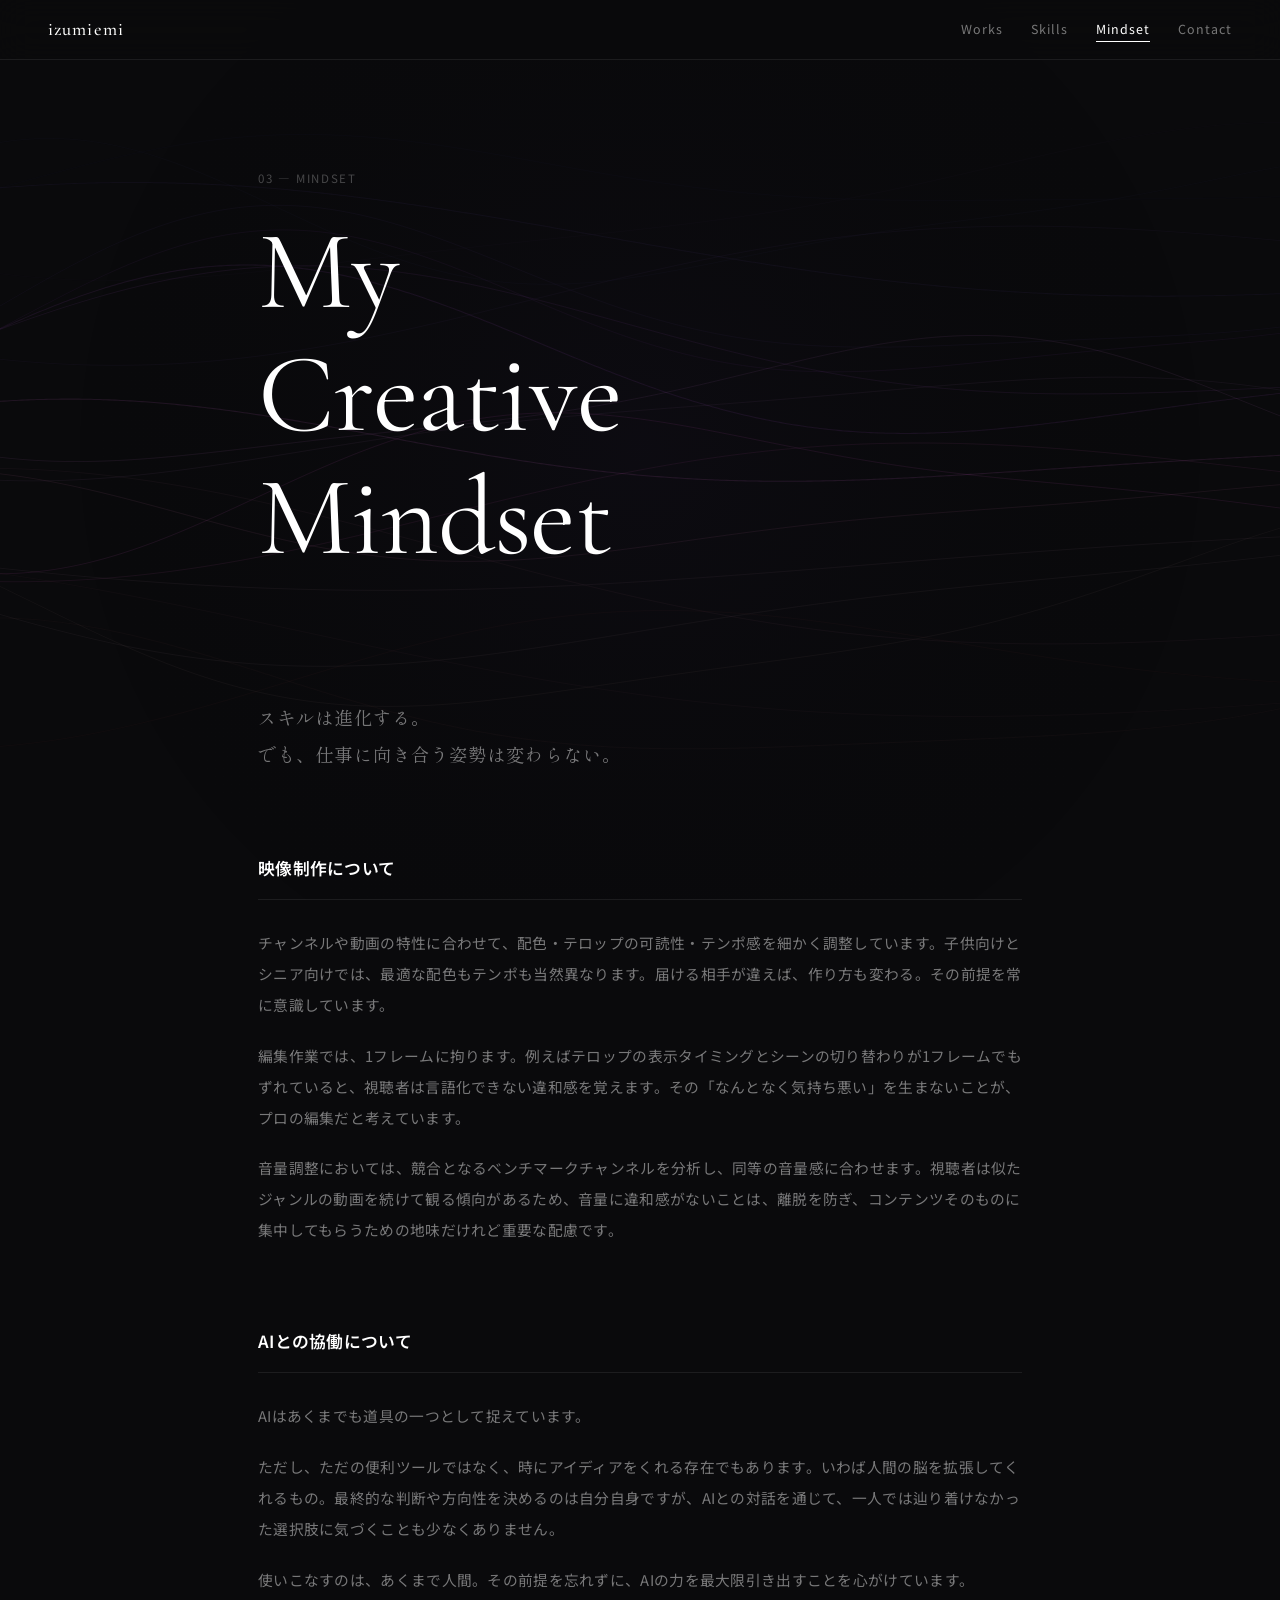
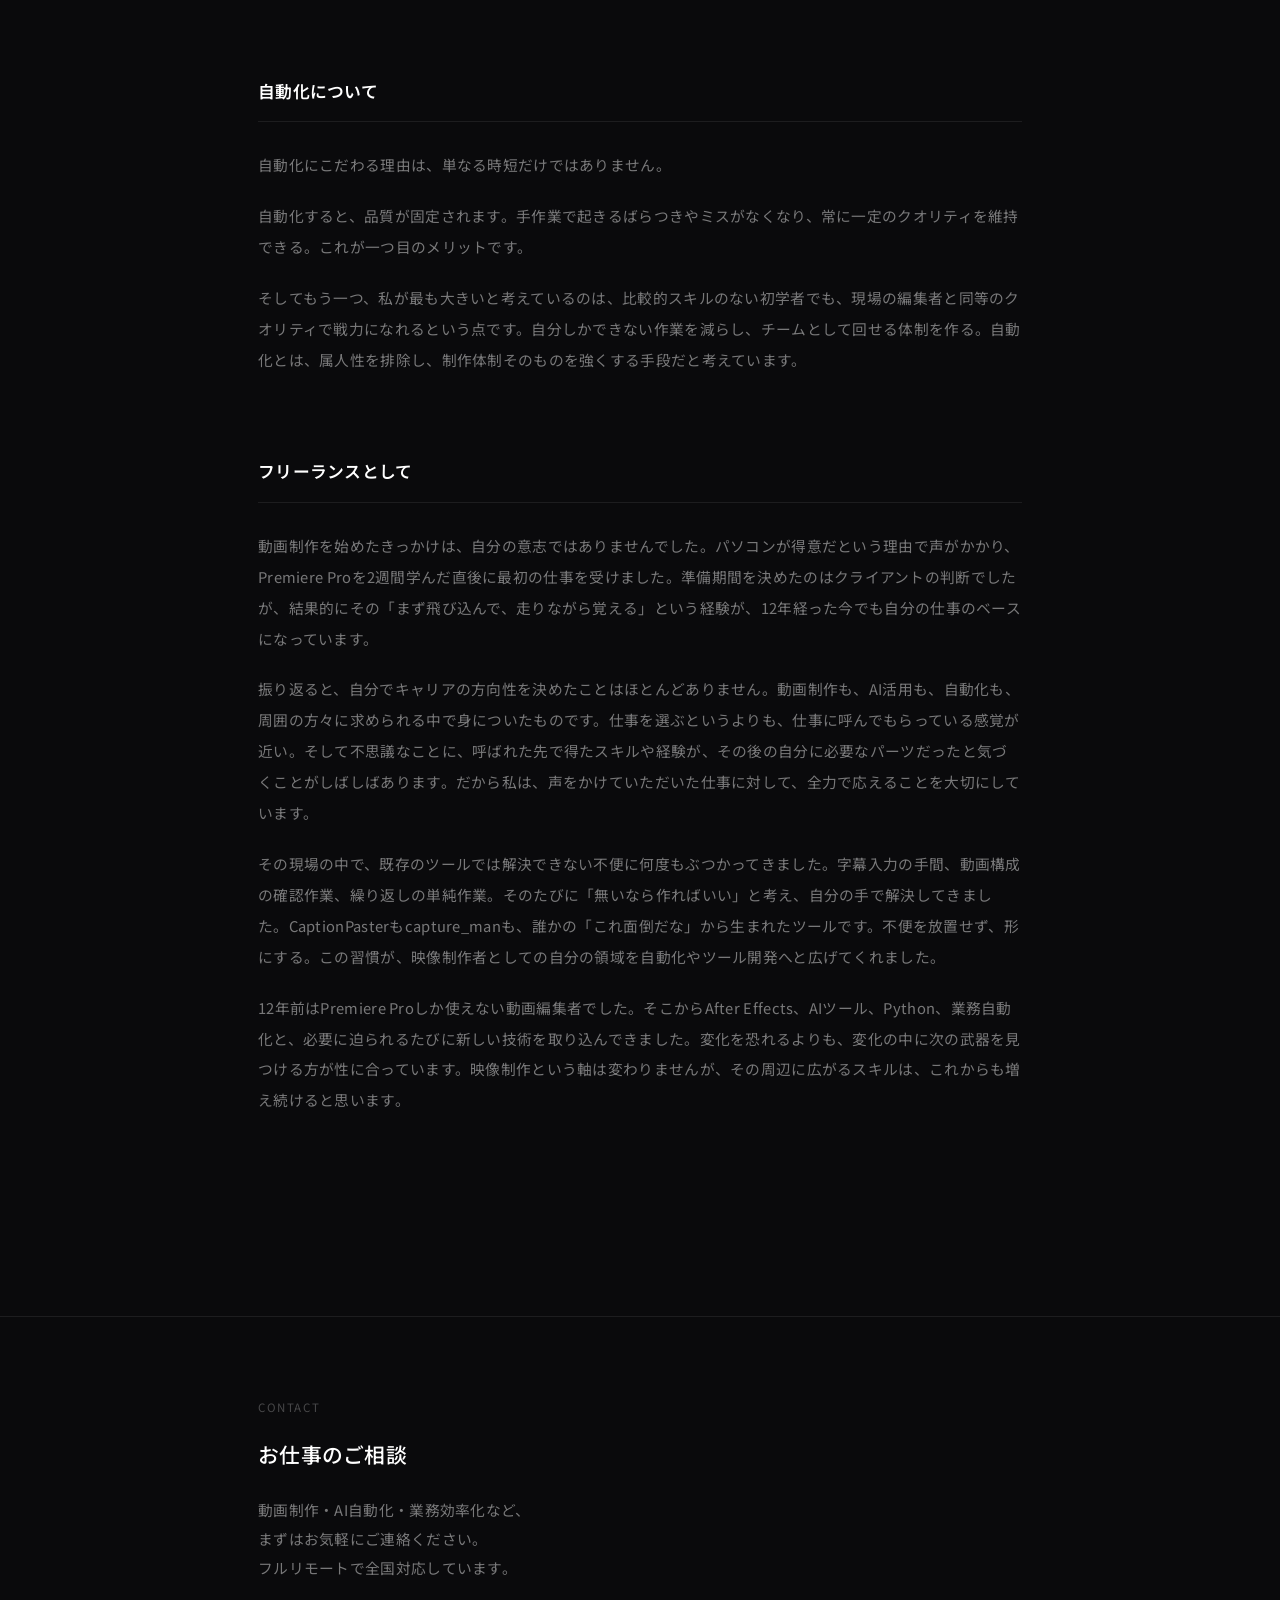
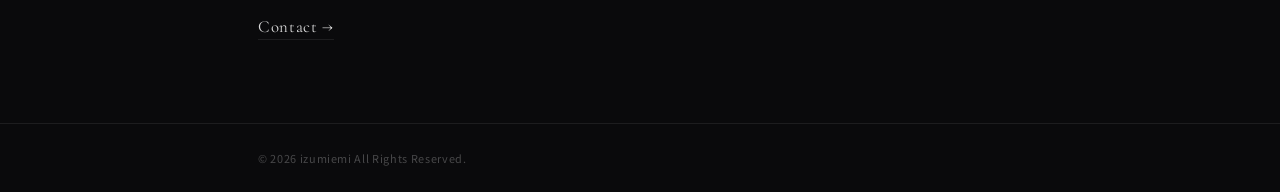
==== commit 8f5eec39: "Add files via upload" ====
--- a/mindset.html
+++ b/mindset.html
@@ -9,7 +9,7 @@
 </head>
 <body>
 
-  <canvas id="bg-canvas-inner" class="bg-canvas-inner"></canvas>
+  <canvas id="bg-canvas" class="bg-canvas-inner"></canvas>
 
   <nav class="nav">
     <a href="index.html" class="nav__logo">izumiemi</a>
@@ -17,10 +17,9 @@
       <li><a href="works.html">Works</a></li>
       <li><a href="skills.html">Skills</a></li>
       <li><a href="mindset.html" class="active">Mindset</a></li>
-      <li class="nav-dot">●</li>
-      <li><a href="mailto:copy.con.file.txt@gmail.com">Contact</a></li>
+      <li><a href="contact.html">Contact</a></li>
     </ul>
-    <div class="nav__hamburger" aria-label="メニューを開く">
+        <div class="nav__hamburger" aria-label="メニューを開く">
       <span></span><span></span><span></span>
     </div>
     <div class="nav__overlay">
@@ -28,7 +27,7 @@
       <a href="works.html">Works</a>
       <a href="skills.html">Skills</a>
       <a href="mindset.html" class="active">Mindset</a>
-      <a href="mailto:copy.con.file.txt@gmail.com">Contact</a>
+      <a href="contact.html">Contact</a>
     </div>
   </nav>
 
@@ -95,7 +94,7 @@
         <p class="contact-footer__label fade-in">Contact</p>
         <h2 class="contact-footer__title fade-in">お仕事のご相談</h2>
         <p class="contact-footer__desc fade-in">動画制作・AI自動化・業務効率化など、<br>まずはお気軽にご連絡ください。<br>フルリモートで全国対応しています。</p>
-        <a href="mailto:copy.con.file.txt@gmail.com" class="contact-footer__email fade-in">copy.con.file.txt@gmail.com</a>
+        <a href="contact.html" class="contact-footer__email fade-in">Contact →</a>
       </div>
     </footer>
     <div class="site-footer">
@@ -105,6 +104,89 @@
     </div>
   </div>
 
+
+
+  <script>
+    (() => {
+      const canvas = document.getElementById("bg-canvas");
+      const ctx = canvas.getContext("2d");
+      let w, h, time = 0, animId;
+      let mouse = { x: 0.5, y: 0.5 };
+
+      function resize() {
+        const dpr = Math.min(window.devicePixelRatio || 1, 2);
+        w = window.innerWidth; h = window.innerHeight;
+        canvas.width = w * dpr; canvas.height = h * dpr;
+        canvas.style.width = w + "px"; canvas.style.height = h + "px";
+        ctx.setTransform(dpr, 0, 0, dpr, 0, 0);
+      }
+      window.addEventListener("resize", resize);
+      resize();
+
+      window.addEventListener("mousemove", (e) => {
+        mouse.x = e.clientX / w; mouse.y = e.clientY / h;
+      });
+
+      const waves = [];
+      const waveCount = 22;
+      for (let i = 0; i < waveCount; i++) {
+        const t = i / waveCount;
+        waves.push({
+          yOffset: 0.2 + t * 0.6,
+          amplitude: 35 + Math.random() * 55,
+          frequency: 0.002 + Math.random() * 0.003,
+          speed: 0.008 + Math.random() * 0.012,
+          phase: Math.random() * Math.PI * 2,
+          alpha: 0.03 + (1 - Math.abs(t - 0.5) * 2) * 0.1,
+          hue: 235 + i * 5.5,
+          thickness: 0.6 + Math.random() * 0.5,
+        });
+      }
+
+      function drawWave(wave, t) {
+        ctx.beginPath();
+        const mxInf = (mouse.x - 0.5) * 40;
+        const myInf = (mouse.y - 0.5) * 25;
+        for (let x = -20; x <= w + 20; x += 3) {
+          const nx = x / w;
+          const baseY = h * wave.yOffset;
+          const y1 = Math.sin(x * wave.frequency + t * wave.speed + wave.phase) * wave.amplitude;
+          const y2 = Math.sin(x * wave.frequency * 1.7 + t * wave.speed * 0.6 + wave.phase * 1.4) * wave.amplitude * 0.35;
+          const y3 = Math.sin(x * wave.frequency * 0.4 + t * wave.speed * 1.2) * wave.amplitude * 0.2;
+          const dx = nx - mouse.x;
+          const dy = (baseY / h) - mouse.y;
+          const dist = Math.sqrt(dx * dx + dy * dy);
+          const push = Math.exp(-dist * dist * 6) * (mxInf + myInf);
+          const y = baseY + y1 + y2 + y3 + push;
+          x === -20 ? ctx.moveTo(x, y) : ctx.lineTo(x, y);
+        }
+        const hue = wave.hue + Math.sin(t * 0.003) * 12;
+        const sat = 35 + Math.sin(t * 0.004 + wave.phase) * 20;
+        ctx.strokeStyle = `hsla(${hue}, ${sat}%, 55%, ${wave.alpha})`;
+        ctx.lineWidth = wave.thickness;
+        ctx.stroke();
+      }
+
+      function animate() {
+        time++;
+        ctx.clearRect(0, 0, w, h);
+        const grd = ctx.createRadialGradient(w * mouse.x, h * mouse.y, 0, w * mouse.x, h * mouse.y, w * 0.45);
+        grd.addColorStop(0, "rgba(50, 30, 90, 0.07)");
+        grd.addColorStop(1, "rgba(0,0,0,0)");
+        ctx.fillStyle = grd;
+        ctx.fillRect(0, 0, w, h);
+        waves.forEach((wave) => drawWave(wave, time));
+        animId = requestAnimationFrame(animate);
+      }
+      animate();
+
+      document.addEventListener("visibilitychange", () => {
+        if (document.hidden) cancelAnimationFrame(animId); else animate();
+      });
+    })();
+  </script>
+
+
   <script src="main.js"></script>
 </body>
 </html>
